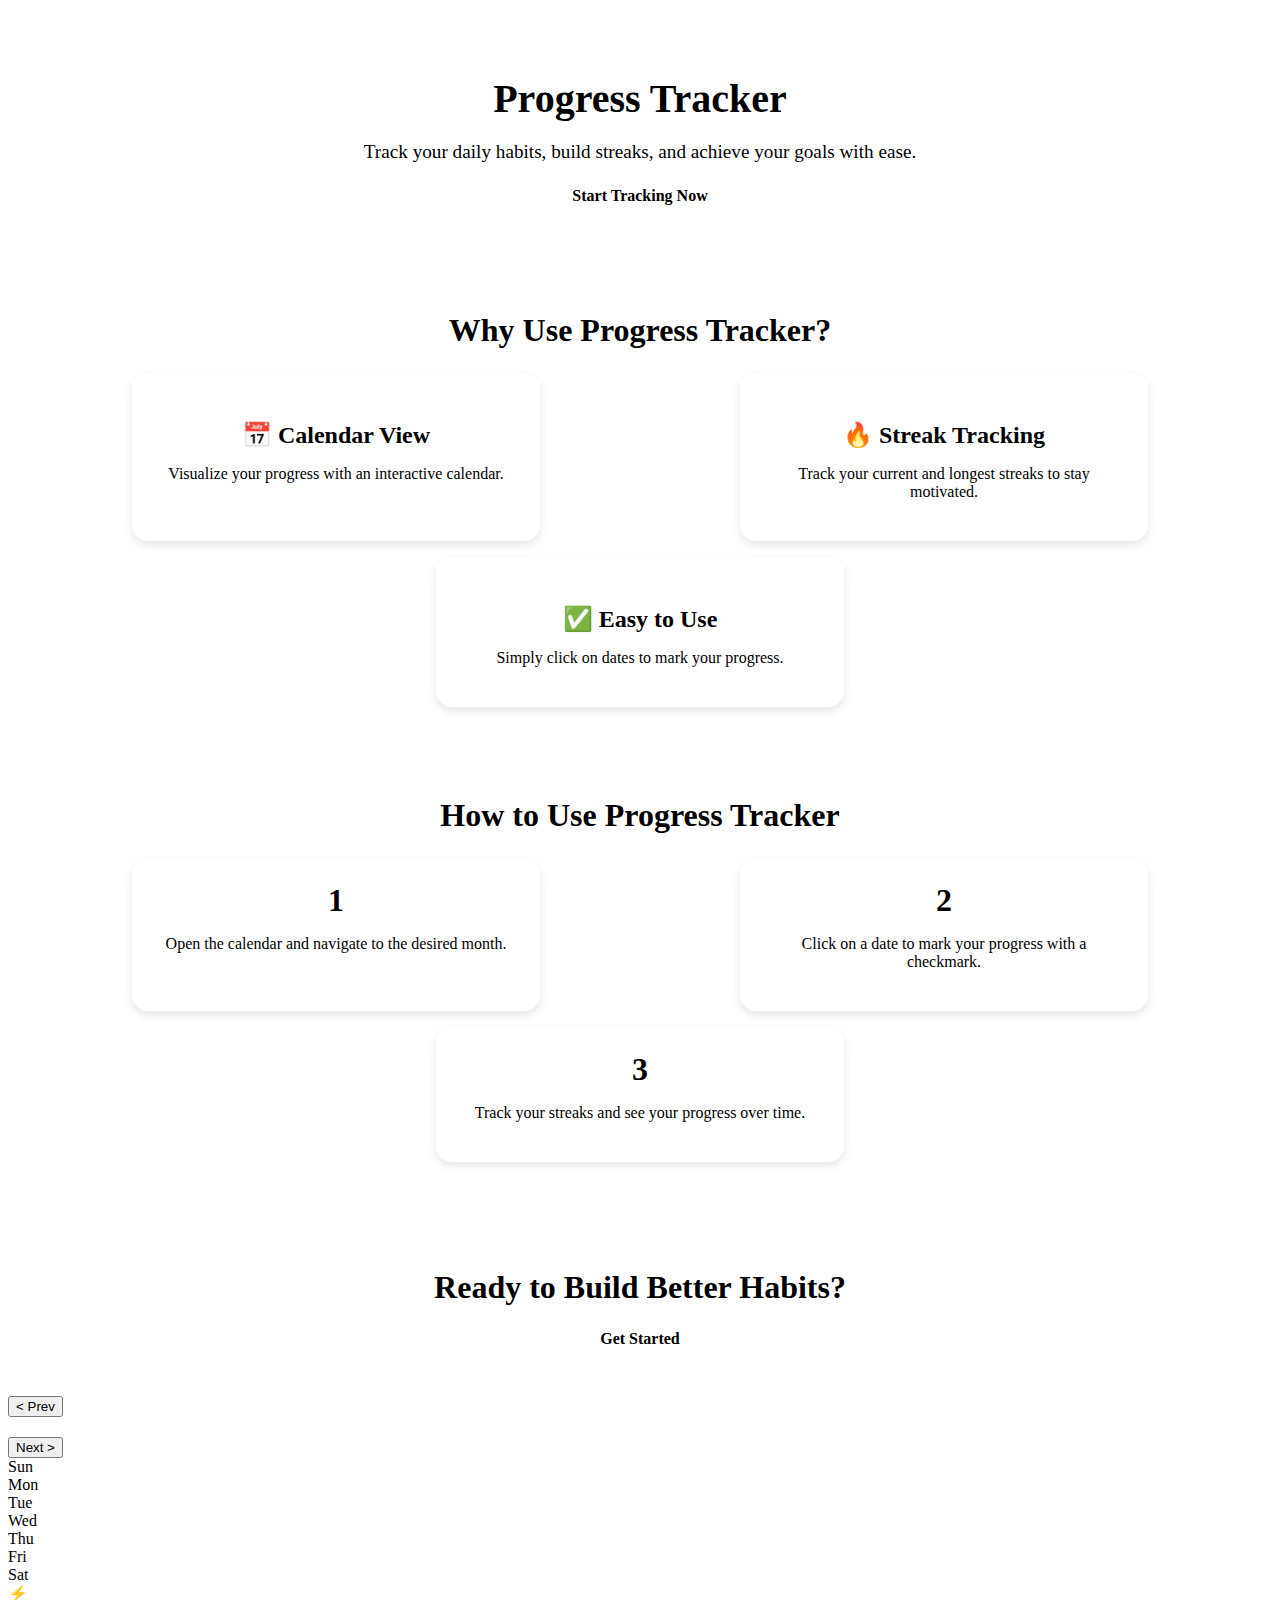
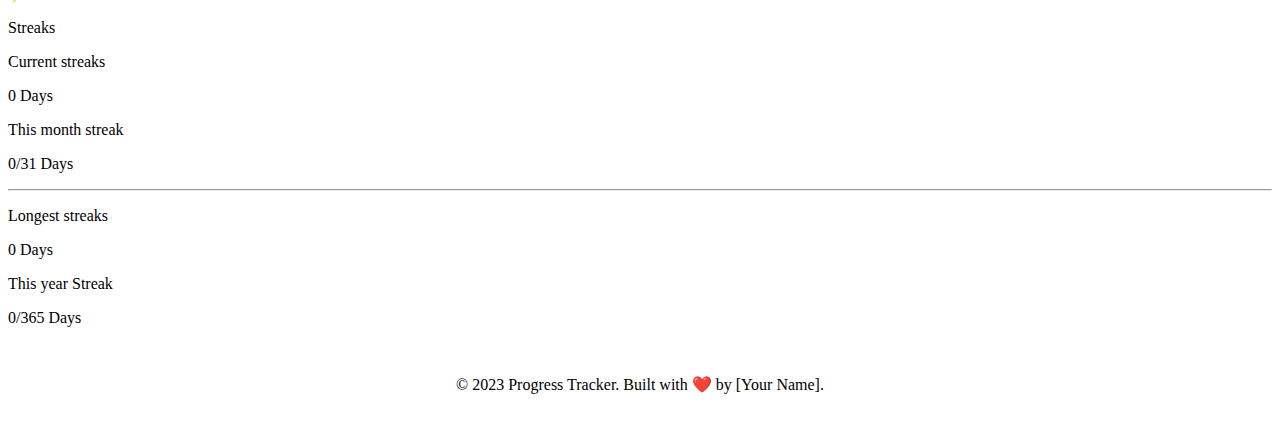
==== main.html @ e83f85d0 "added tabs feature" ====
<!DOCTYPE html>
<html lang="en">

<head>
    <meta charset="UTF-8">
    <meta name="viewport" content="width=device-width, initial-scale=1.0">
    <title>Progress Tracker - Track Your Habits</title>
    <link rel="stylesheet" href="main.css">
</head>

<body>
    <!-- Header Section -->
    <header class="landing-header">
        <h1>Progress Tracker</h1>
        <p>Track your daily habits, build streaks, and achieve your goals with ease.</p>
        <a href="#progress-tracker" class="cta-button">Start Tracking Now</a>
    </header>

    <!-- Features Section -->
    <section class="features">
        <h2>Why Use Progress Tracker?</h2>
        <div class="feature-cards">
            <div class="card">
                <h3>📅 Calendar View</h3>
                <p>Visualize your progress with an interactive calendar.</p>
            </div>
            <div class="card">
                <h3>🔥 Streak Tracking</h3>
                <p>Track your current and longest streaks to stay motivated.</p>
            </div>
            <div class="card">
                <h3>✅ Easy to Use</h3>
                <p>Simply click on dates to mark your progress.</p>
            </div>
        </div>
    </section>

    <!-- How to Use Section -->
    <section class="how-to-use">
        <h2>How to Use Progress Tracker</h2>
        <div class="steps">
            <div class="step">
                <span>1</span>
                <p>Open the calendar and navigate to the desired month.</p>
            </div>
            <div class="step">
                <span>2</span>
                <p>Click on a date to mark your progress with a checkmark.</p>
            </div>
            <div class="step">
                <span>3</span>
                <p>Track your streaks and see your progress over time.</p>
            </div>
        </div>
    </section>

    <!-- Call to Action Section -->
    <section class="cta">
        <h2>Ready to Build Better Habits?</h2>
        <a href="#progress-tracker" class="cta-button">Get Started</a>
    </section>

    <!-- Progress Tracker Section -->
    <section id="progress-tracker" class="progress-tracker">
        <div class="calendar-container">
            <div class="calendar-header">
                <button id="prev-month" class="btn">
                    < Prev</button>
                        <h2 id="month-year"></h2>
                        <button id="next-month" class="btn">Next ></button>
            </div>
            <div class="week">
                <div>Sun</div>
                <div>Mon</div>
                <div>Tue</div>
                <div>Wed</div>
                <div>Thu</div>
                <div>Fri</div>
                <div>Sat</div>
            </div>

            <div class="dates" id="calendar-dates"></div>
        </div>

        <!-- Streaks Section -->
        <div class="streaks-container">
            <div class="streaks-title-con">
                <span class="light-icon">⚡️</span>
                <p class="streaks-title">Streaks</p>
            </div>
            <div class="streaks-data">
                <div class="current-streak-con">
                    <div class="current-streak">
                        <p>Current streaks</p>
                        <p id="current-streak" class="text-grey">0 <span>Days</span></p>
                    </div>
                    <div class="this-month-streak">
                        <p>This month streak</p>
                        <p id="this-month-count" class="text-grey">0/31 <span>Days</span></p>
                    </div>
                </div>
                <hr>
                <div class="longest-streak-con">
                    <div class="current-streak">
                        <p>Longest streaks</p>
                        <p id="longest-streak" class="text-grey">0 <span>Days</span></p>
                    </div>
                    <div class="this-month-streak">
                        <p>This year Streak</p>
                        <p id="this-year-count" class="text-grey">0/365 <span>Days</span></p>
                    </div>
                </div>
            </div>
        </div>
    </section>

    <!-- Footer Section -->
    <footer class="footer">
        <p>© 2023 Progress Tracker. Built with ❤️ by [Your Name].</p>
    </footer>

    <script src="script.js"></script>
</body>

</html>
---- main.css ----
/* Landing Page Styles */
.landing-header {
    text-align: center;
    padding: 2rem;
    background: var(--accent);
    color: var(--white);
    border-radius: 1rem;
    margin: 1rem;
}

.landing-header h1 {
    font-size: 2.5rem;
    margin-bottom: 0.5rem;
}

.landing-header p {
    font-size: 1.2rem;
    margin-bottom: 1.5rem;
}

.cta-button {
    background: var(--white);
    color: var(--accent);
    padding: 0.8rem 1.5rem;
    border-radius: 0.5rem;
    text-decoration: none;
    font-weight: bold;
    transition: background 0.3s ease;
}

.cta-button:hover {
    background: var(--accent-2);
    color: var(--accent);
}

.features {
    padding: 2rem;
    text-align: center;
}

.features h2 {
    font-size: 2rem;
    margin-bottom: 1.5rem;
}

.feature-cards {
    display: flex;
    justify-content: space-around;
    flex-wrap: wrap;
    gap: 1rem;
}

.card {
    background: var(--white);
    padding: 1.5rem;
    border-radius: 1rem;
    box-shadow: 0px 4px 10px rgba(0, 0, 0, 0.1);
    width: 30%;
    min-width: 250px;
}

.card h3 {
    font-size: 1.5rem;
    margin-bottom: 0.5rem;
}

.how-to-use {
    padding: 2rem;
    text-align: center;
}

.how-to-use h2 {
    font-size: 2rem;
    margin-bottom: 1.5rem;
}

.steps {
    display: flex;
    justify-content: space-around;
    flex-wrap: wrap;
    gap: 1rem;
}

.step {
    background: var(--white);
    padding: 1.5rem;
    border-radius: 1rem;
    box-shadow: 0px 4px 10px rgba(0, 0, 0, 0.1);
    width: 30%;
    min-width: 250px;
}

.step span {
    font-size: 2rem;
    font-weight: bold;
    color: var(--accent);
}

.cta {
    text-align: center;
    padding: 2rem;
    background: var(--accent);
    color: var(--white);
    border-radius: 1rem;
    margin: 1rem;
}

.cta h2 {
    font-size: 2rem;
    margin-bottom: 1.5rem;
}

.footer {
    text-align: center;
    padding: 1rem;
    background: var(--main);
    border-radius: 1rem;
    margin: 1rem;
}
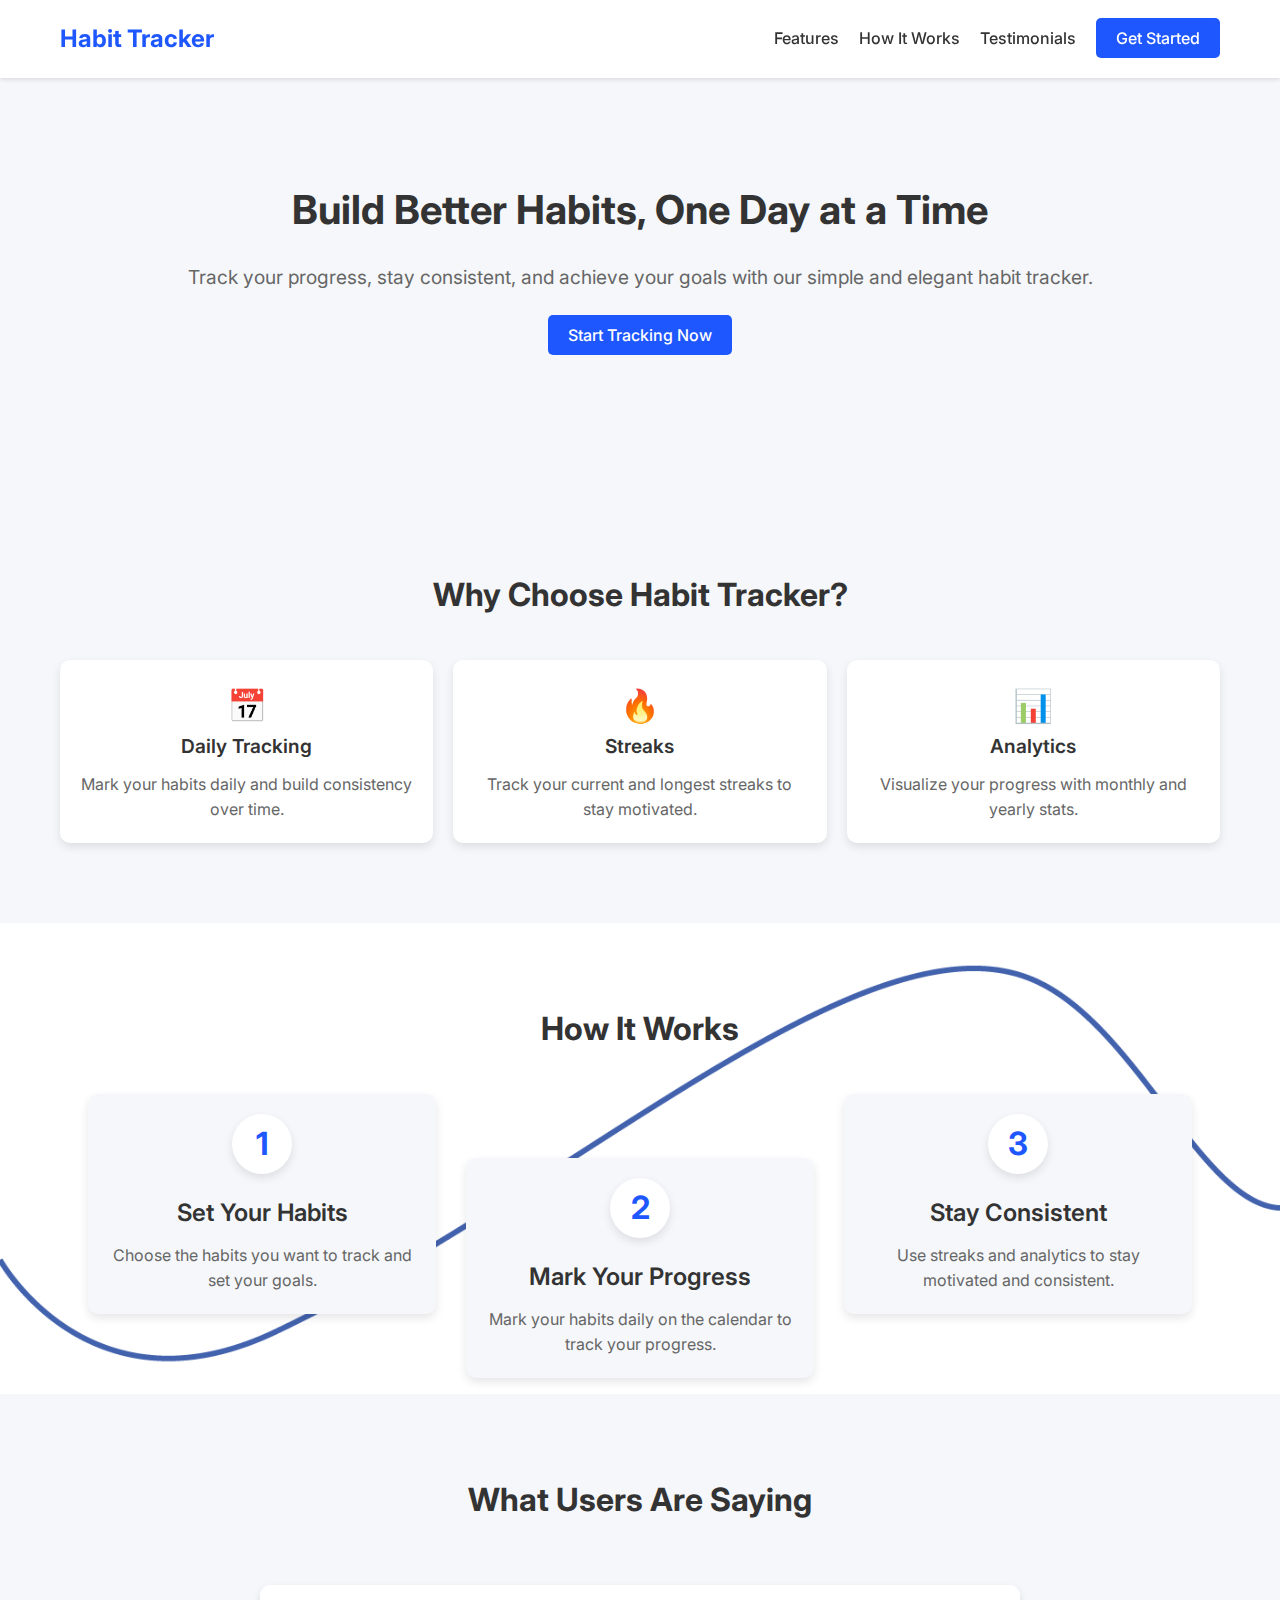
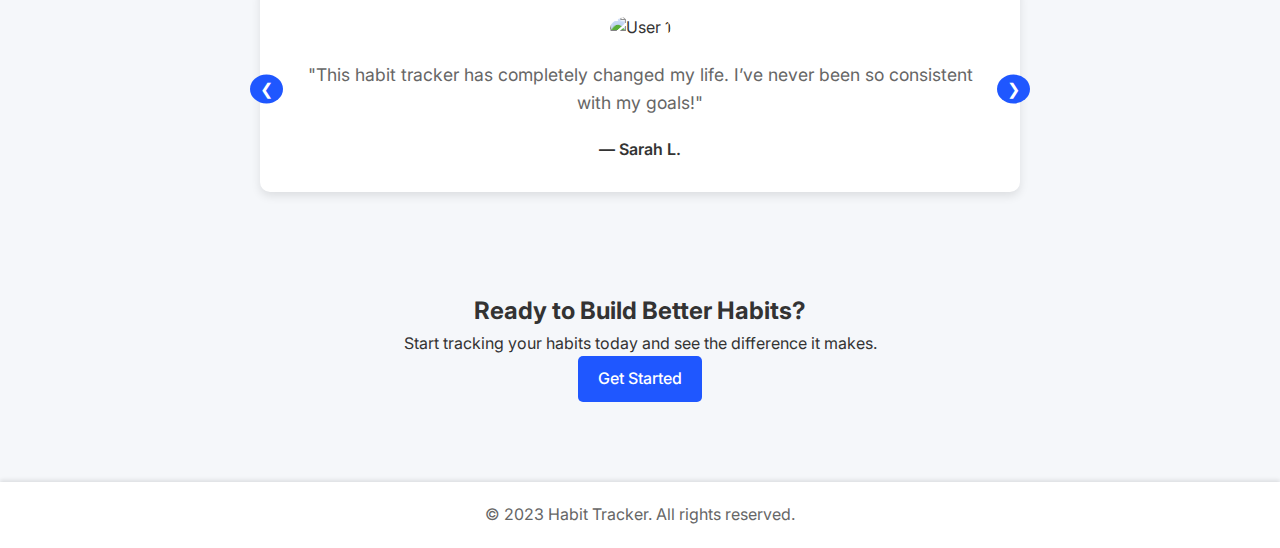
==== commit e368feb2: "updated landin page" ====
--- a/main.html
+++ b/main.html
@@ -4,122 +4,163 @@
 <head>
     <meta charset="UTF-8">
     <meta name="viewport" content="width=device-width, initial-scale=1.0">
-    <title>Progress Tracker - Track Your Habits</title>
+    <title>Habit Tracker - Build Better Habits</title>
     <link rel="stylesheet" href="main.css">
+    <link href="https://fonts.googleapis.com/css2?family=Inter:wght@400;500;600;700&display=swap" rel="stylesheet">
+    <link rel="stylesheet" href="https://cdnjs.cloudflare.com/ajax/libs/font-awesome/6.0.0-beta3/css/all.min.css">
 </head>
 
 <body>
-    <!-- Header Section -->
-    <header class="landing-header">
-        <h1>Progress Tracker</h1>
-        <p>Track your daily habits, build streaks, and achieve your goals with ease.</p>
-        <a href="#progress-tracker" class="cta-button">Start Tracking Now</a>
+    <!-- Header -->
+    <header class="header">
+        <div class="container">
+            <h1 class="logo">Habit Tracker</h1>
+            <nav class="nav">
+                <button class="nav-toggle" aria-label="Toggle navigation">
+                    <i class="fas fa-bars"></i>
+                </button>
+                <ul class="nav-menu">
+                    <li><a href="#features" class="nav-link">Features</a></li>
+                    <li><a href="#how-it-works" class="nav-link">How It Works</a></li>
+                    <li><a href="#testimonials" class="nav-link">Testimonials</a></li>
+                    <li><a href="#get-started" class="nav-link cta-button">Get Started</a></li>
+                </ul>
+            </nav>
+        </div>
     </header>
 
-    <!-- Features Section -->
-    <section class="features">
-        <h2>Why Use Progress Tracker?</h2>
-        <div class="feature-cards">
-            <div class="card">
-                <h3>📅 Calendar View</h3>
-                <p>Visualize your progress with an interactive calendar.</p>
-            </div>
-            <div class="card">
-                <h3>🔥 Streak Tracking</h3>
-                <p>Track your current and longest streaks to stay motivated.</p>
-            </div>
-            <div class="card">
-                <h3>✅ Easy to Use</h3>
-                <p>Simply click on dates to mark your progress.</p>
+    <!-- Hero Section -->
+    <section class="hero">
+        <div class="container">
+            <div class="hero-content">
+                <h2 class="hero-title">Build Better Habits, One Day at a Time</h2>
+                <p class="hero-subtitle">Track your progress, stay consistent, and achieve your goals with our simple
+                    and elegant habit tracker.</p>
+                <a href="#get-started" class="cta-button">Start Tracking Now</a>
             </div>
         </div>
     </section>
 
-    <!-- How to Use Section -->
-    <section class="how-to-use">
-        <h2>How to Use Progress Tracker</h2>
-        <div class="steps">
-            <div class="step">
-                <span>1</span>
-                <p>Open the calendar and navigate to the desired month.</p>
+    <!-- Features Section -->
+    <section id="features" class="features">
+        <div class="container">
+            <h2 class="section-title">Why Choose Habit Tracker?</h2>
+            <div class="features-grid">
+                <div class="feature">
+                    <span class="feature-icon">📅</span>
+                    <h3 class="feature-title">Daily Tracking</h3>
+                    <p class="feature-description">Mark your habits daily and build consistency over time.</p>
+                </div>
+                <div class="feature">
+                    <span class="feature-icon">🔥</span>
+                    <h3 class="feature-title">Streaks</h3>
+                    <p class="feature-description">Track your current and longest streaks to stay motivated.</p>
+                </div>
+                <div class="feature">
+                    <span class="feature-icon">📊</span>
+                    <h3 class="feature-title">Analytics</h3>
+                    <p class="feature-description">Visualize your progress with monthly and yearly stats.</p>
+                </div>
             </div>
-            <div class="step">
-                <span>2</span>
-                <p>Click on a date to mark your progress with a checkmark.</p>
+        </div>
+    </section>
+
+    <section id="how-it-works" class="how-it-works">
+        <div class="container">
+            <h2 class="section-title">How It Works</h2>
+            <div class="steps-grid">
+                <div class="step">
+                    <div class="step-icon">1</div>
+                    <h3 class="step-title">Set Your Habits</h3>
+                    <p class="step-description">Choose the habits you want to track and set your goals.</p>
+                </div>
+                <div class="step">
+                    <div class="step-icon">2</div>
+                    <h3 class="step-title">Mark Your Progress</h3>
+                    <p class="step-description">Mark your habits daily on the calendar to track your progress.</p>
+                </div>
+                <div class="step">
+                    <div class="step-icon">3</div>
+                    <h3 class="step-title">Stay Consistent</h3>
+                    <p class="step-description">Use streaks and analytics to stay motivated and consistent.</p>
+                </div>
             </div>
-            <div class="step">
-                <span>3</span>
-                <p>Track your streaks and see your progress over time.</p>
+        </div>
+    </section>
+
+    <!-- Testimonials Section (Carousel) -->
+    <section id="testimonials" class="testimonials">
+        <div class="container">
+            <h2 class="section-title">What Users Are Saying</h2>
+            <div class="carousel">
+                <div class="carousel-inner">
+                    <div class="carousel-item active">
+                        <div class="testimonial-card">
+                            <img src="https://via.placeholder.com/100" alt="User 1" class="testimonial-img">
+                            <p class="testimonial-text">"This habit tracker has completely changed my life. I’ve never
+                                been so consistent with my goals!"</p>
+                            <p class="testimonial-author">— Sarah L.</p>
+                        </div>
+                    </div>
+                    <div class="carousel-item">
+                        <div class="testimonial-card">
+                            <img src="https://via.placeholder.com/100" alt="User 2" class="testimonial-img">
+                            <p class="testimonial-text">"The calendar and streaks make it so easy to stay on track.
+                                Highly recommend!"</p>
+                            <p class="testimonial-author">— John D.</p>
+                        </div>
+                    </div>
+                    <div class="carousel-item">
+                        <div class="testimonial-card">
+                            <img src="https://via.placeholder.com/100" alt="User 3" class="testimonial-img">
+                            <p class="testimonial-text">"Simple, elegant, and effective. Perfect for building better
+                                habits."</p>
+                            <p class="testimonial-author">— Emily R.</p>
+                        </div>
+                    </div>
+                </div>
+                <button class="carousel-control prev" onclick="moveSlide(-1)">&#10094;</button>
+                <button class="carousel-control next" onclick="moveSlide(1)">&#10095;</button>
             </div>
         </div>
     </section>
 
     <!-- Call to Action Section -->
-    <section class="cta">
-        <h2>Ready to Build Better Habits?</h2>
-        <a href="#progress-tracker" class="cta-button">Get Started</a>
-    </section>
-
-    <!-- Progress Tracker Section -->
-    <section id="progress-tracker" class="progress-tracker">
-        <div class="calendar-container">
-            <div class="calendar-header">
-                <button id="prev-month" class="btn">
-                    < Prev</button>
-                        <h2 id="month-year"></h2>
-                        <button id="next-month" class="btn">Next ></button>
-            </div>
-            <div class="week">
-                <div>Sun</div>
-                <div>Mon</div>
-                <div>Tue</div>
-                <div>Wed</div>
-                <div>Thu</div>
-                <div>Fri</div>
-                <div>Sat</div>
-            </div>
-
-            <div class="dates" id="calendar-dates"></div>
-        </div>
-
-        <!-- Streaks Section -->
-        <div class="streaks-container">
-            <div class="streaks-title-con">
-                <span class="light-icon">⚡️</span>
-                <p class="streaks-title">Streaks</p>
-            </div>
-            <div class="streaks-data">
-                <div class="current-streak-con">
-                    <div class="current-streak">
-                        <p>Current streaks</p>
-                        <p id="current-streak" class="text-grey">0 <span>Days</span></p>
-                    </div>
-                    <div class="this-month-streak">
-                        <p>This month streak</p>
-                        <p id="this-month-count" class="text-grey">0/31 <span>Days</span></p>
-                    </div>
-                </div>
-                <hr>
-                <div class="longest-streak-con">
-                    <div class="current-streak">
-                        <p>Longest streaks</p>
-                        <p id="longest-streak" class="text-grey">0 <span>Days</span></p>
-                    </div>
-                    <div class="this-month-streak">
-                        <p>This year Streak</p>
-                        <p id="this-year-count" class="text-grey">0/365 <span>Days</span></p>
-                    </div>
-                </div>
-            </div>
+    <section id="get-started" class="cta">
+        <div class="container">
+            <h2 class="cta-title">Ready to Build Better Habits?</h2>
+            <p class="cta-subtitle">Start tracking your habits today and see the difference it makes.</p>
+            <a href="#get-started" class="cta-button">Get Started</a>
         </div>
     </section>
 
     <!-- Footer Section -->
     <footer class="footer">
-        <p>© 2023 Progress Tracker. Built with ❤️ by [Your Name].</p>
+        <div class="container">
+            <p class="footer-text">&copy; 2023 Habit Tracker. All rights reserved.</p>
+        </div>
     </footer>
+    <script>
+        // Navbar Toggle for Mobile
+        const navToggle = document.querySelector(".nav-toggle");
+        const navMenu = document.querySelector(".nav-menu");
 
-    <script src="script.js"></script>
+        navToggle.addEventListener("click", () => {
+            navMenu.classList.toggle("active");
+        });
+
+        // Carousel Functionality
+        let currentSlide = 0;
+
+        function moveSlide(direction) {
+            const carouselInner = document.querySelector(".carousel-inner");
+            const slides = document.querySelectorAll(".carousel-item");
+            const totalSlides = slides.length;
+
+            currentSlide = (currentSlide + direction + totalSlides) % totalSlides;
+            carouselInner.style.transform = `translateX(-${currentSlide * 100}%)`;
+        }
+    </script>
 </body>
 
 </html>--- a/main.css
+++ b/main.css
@@ -1,119 +1,400 @@
-/* Landing Page Styles */
-.landing-header {
-    text-align: center;
-    padding: 2rem;
-    background: var(--accent);
+/* General Styles */
+:root {
+    --white: #ffffff;
+    --black: #000000;
+    --primary: #1f57ff;
+    --primary-hover: #003ef7;
+    --background: #f5f7fa;
+    --text: #333333;
+    --text-light: #666666;
+    --border: #e0e0e0;
+}
+
+* {
+    margin: 0;
+    padding: 0;
+    box-sizing: border-box;
+}
+
+body {
+    font-family: 'Inter', sans-serif;
+    color: var(--text);
+    background-color: var(--background);
+    line-height: 1.6;
+}
+ .container {
+    max-width: 1200px;
+    margin: 0 auto;
+    padding: 0 20px;
+}
+
+header .container {
+    display: flex
+;
+    justify-content: space-between;
+}
+
+/* Header */
+.header {
+    background-color: var(--white);
+    box-shadow: 0 2px 4px rgba(0, 0, 0, 0.1);
+    padding: 20px 0;
+    position: sticky;
+    top: 0;
+    z-index: 1000;
+}
+
+.logo {
+    font-size: 1.5rem;
+    font-weight: 700;
+    color: var(--primary);
+}
+
+.nav {
+    display: flex;
+    align-items: center;
+    justify-content: space-between;
+}
+
+.nav-menu {
+    display: flex;
+    align-items: center;
+    gap: 20px;
+    list-style: none;
+}
+
+.nav-link {
+    text-decoration: none;
+    color: var(--text);
+    font-weight: 500;
+}
+
+.nav-link:hover {
+    color: var(--primary);
+}
+
+.cta-button {
+    background-color: var(--primary);
     color: var(--white);
-    border-radius: 1rem;
-    margin: 1rem;
-}
-
-.landing-header h1 {
+    padding: 10px 20px;
+    border-radius: 5px;
+    text-decoration: none;
+    font-weight: 500;
+}
+
+.cta-button:hover {
+    background-color: var(--primary-hover);
+}
+
+.nav-toggle {
+    display: none;
+    background: none;
+    border: none;
+    font-size: 1.5rem;
+    cursor: pointer;
+}
+
+/* Hero Section */
+.hero {
+    display: flex;
+    align-items: center;
+    padding: 100px 0;
+    flex-direction: column;
+    text-align: center;
+}
+
+.hero-content {
+    margin-bottom: 40px;
+}
+
+.hero-title {
     font-size: 2.5rem;
-    margin-bottom: 0.5rem;
-}
-
-.landing-header p {
+    font-weight: 700;
+    margin-bottom: 20px;
+}
+
+.hero-subtitle {
     font-size: 1.2rem;
-    margin-bottom: 1.5rem;
-}
-
-.cta-button {
-    background: var(--white);
-    color: var(--accent);
-    padding: 0.8rem 1.5rem;
-    border-radius: 0.5rem;
-    text-decoration: none;
-    font-weight: bold;
-    transition: background 0.3s ease;
-}
-
-.cta-button:hover {
-    background: var(--accent-2);
-    color: var(--accent);
-}
-
+    color: var(--text-light);
+    margin-bottom: 30px;
+}
+
+.hero-image {
+    max-width: 100%;
+}
+
+.calendar-container {
+    background-color: var(--white);
+    border-radius: 10px;
+    box-shadow: 0 4px 10px rgba(0, 0, 0, 0.1);
+    padding: 20px;
+    max-width: 400px;
+    margin: 0 auto;
+}
+
+/* Features Section */
 .features {
-    padding: 2rem;
-    text-align: center;
-}
-
-.features h2 {
+    padding: 80px 0;
+}
+
+.section-title {
     font-size: 2rem;
-    margin-bottom: 1.5rem;
-}
-
-.feature-cards {
+    font-weight: 700;
+    text-align: center;
+    margin-bottom: 40px;
+}
+
+.features-grid {
+    display: grid;
+    grid-template-columns: repeat(auto-fit, minmax(250px, 1fr));
+    gap: 20px;
+}
+
+.feature {
+    background-color: var(--white);
+    padding: 20px;
+    border-radius: 10px;
+    text-align: center;
+    box-shadow: 0 4px 10px rgba(0, 0, 0, 0.1);
+}
+
+.feature-icon {
+    font-size: 2rem;
+    margin-bottom: 10px;
+}
+
+.feature-title {
+    font-size: 1.2rem;
+    font-weight: 600;
+    margin-bottom: 10px;
+}
+
+.feature-description {
+    color: var(--text-light);
+}
+
+/* Footer */
+.footer {
+    background-color: var(--white);
+    padding: 20px 0;
+    text-align: center;
+    margin-top: 80px;
+    box-shadow: 0 -2px 4px rgba(0, 0, 0, 0.1);
+}
+
+.footer-text {
+    color: var(--text-light);
+}
+
+/* Responsive Design */
+@media (max-width: 768px) {
+    .nav-menu {
+        display: none;
+        flex-direction: column;
+        background-color: var(--white);
+        position: absolute;
+        top: 70px;
+        right: 20px;
+        width: 200px;
+        box-shadow: 0 4px 10px rgba(0, 0, 0, 0.1);
+        border-radius: 5px;
+        padding: 10px;
+    }
+
+    .nav-menu.active {
+        display: flex;
+    }
+
+    .nav-toggle {
+        display: block;
+    }
+
+    .hero {
+        padding: 60px 0;
+    }
+
+    .hero-title {
+        font-size: 2rem;
+    }
+
+    .hero-subtitle {
+        font-size: 1rem;
+    }
+
+    .features-grid {
+        grid-template-columns: 1fr;
+    }
+}
+
+@media (max-width: 480px) {
+    .hero-title {
+        font-size: 1.8rem;
+    }
+
+    .hero-subtitle {
+        font-size: 0.9rem;
+    }
+
+    .calendar-container {
+        padding: 10px;
+    }
+}
+
+/* How It Works Section */
+.how-it-works {
+    padding: 80px 0;
+    background-color: var(--white);
+    background-image: url(bg-line-2.png);
+    background-repeat: no-repeat;
+    background-position: center;
+    background-size: contain
+}
+
+.steps-grid {
     display: flex;
-    justify-content: space-around;
+    gap: 30px;
     flex-wrap: wrap;
-    gap: 1rem;
-}
-
-.card {
-    background: var(--white);
-    padding: 1.5rem;
-    border-radius: 1rem;
-    box-shadow: 0px 4px 10px rgba(0, 0, 0, 0.1);
-    width: 30%;
-    min-width: 250px;
-}
-
-.card h3 {
+    flex-direction: row;
+    justify-content: center;
+}
+
+.step {
+    text-align: center;
+    padding: 20px;
+    background-color: var(--background);
+    border-radius: 10px;
+    box-shadow: 0 4px 10px rgba(0, 0, 0, 0.1);
+    width:30%;
+}
+
+.step-icon {
+    font-size: 2rem;
+    font-weight: 700;
+    color: var(--primary);
+    margin-bottom: 20px;
+    background-color: var(--white);
+    width: 60px;
+    height: 60px;
+    line-height: 60px;
+    border-radius: 50%;
+    margin: 0 auto 20px;
+    box-shadow: 0 4px 10px rgba(0, 0, 0, 0.1);
+}
+
+.step:nth-child(2){
+    position: relative;
+    top: 4rem;
+}
+
+.step-title {
     font-size: 1.5rem;
-    margin-bottom: 0.5rem;
-}
-
-.how-to-use {
-    padding: 2rem;
-    text-align: center;
-}
-
-.how-to-use h2 {
-    font-size: 2rem;
-    margin-bottom: 1.5rem;
-}
-
-.steps {
+    font-weight: 600;
+    margin-bottom: 10px;
+}
+
+.step-description {
+    color: var(--text-light);
+}
+
+/* Testimonials Section (Carousel) */
+.testimonials {
+    padding: 80px 0;
+    background-color: var(--background);
+}
+
+.carousel {
+    position: relative;
+    max-width: 800px;
+    margin: 0 auto;
+    overflow: hidden;
+}
+
+.carousel-inner {
     display: flex;
-    justify-content: space-around;
-    flex-wrap: wrap;
-    gap: 1rem;
-}
-
-.step {
-    background: var(--white);
-    padding: 1.5rem;
-    border-radius: 1rem;
-    box-shadow: 0px 4px 10px rgba(0, 0, 0, 0.1);
-    width: 30%;
-    min-width: 250px;
-}
-
-.step span {
-    font-size: 2rem;
-    font-weight: bold;
-    color: var(--accent);
-}
-
-.cta {
-    text-align: center;
-    padding: 2rem;
-    background: var(--accent);
+    transition: transform 0.5s ease-in-out;
+}
+
+.carousel-item {
+    min-width: 100%;
+    box-sizing: border-box;
+    padding: 20px;
+}
+
+.testimonial-card {
+    background-color: var(--white);
+    padding: 30px;
+    border-radius: 10px;
+    box-shadow: 0 4px 10px rgba(0, 0, 0, 0.1);
+    text-align: center;
+}
+
+.testimonial-img {
+    width: 100px;
+    height: 100px;
+    border-radius: 50%;
+    margin-bottom: 20px;
+}
+
+.testimonial-text {
+    font-size: 1.1rem;
+    color: var(--text-light);
+    margin-bottom: 20px;
+}
+
+.testimonial-author {
+    font-weight: 600;
+    color: var(--text);
+}
+
+.carousel-control {
+    position: absolute;
+    top: 50%;
+    transform: translateY(-50%);
+    background-color: var(--primary);
     color: var(--white);
-    border-radius: 1rem;
-    margin: 1rem;
-}
-
-.cta h2 {
-    font-size: 2rem;
-    margin-bottom: 1.5rem;
-}
-
-.footer {
-    text-align: center;
-    padding: 1rem;
-    background: var(--main);
-    border-radius: 1rem;
-    margin: 1rem;
+    border: none;
+    padding: 5px 10px;
+    border-radius: 50%;
+    cursor: pointer;
+    font-size: 1rem;
+    z-index: 10;
+}
+
+.carousel-control.prev {
+    left: 10px;
+}
+
+.carousel-control.next {
+    right: 10px;
+}
+
+section#get-started .container {
+    display: flex
+;
+    flex-direction: column;
+    justify-content: center;
+    align-items: center;
+}
+
+/* Responsive Design */
+@media (max-width: 768px) {
+
+    .steps-grid {
+        flex-direction: column;
+    }
+
+    .step {
+        width: 100%;
+    }
+
+    
+.step:nth-child(2){
+    position: relative;
+    top: 0;
+}
+
+
+    .carousel {
+        max-width: 100%;
+    }
 }